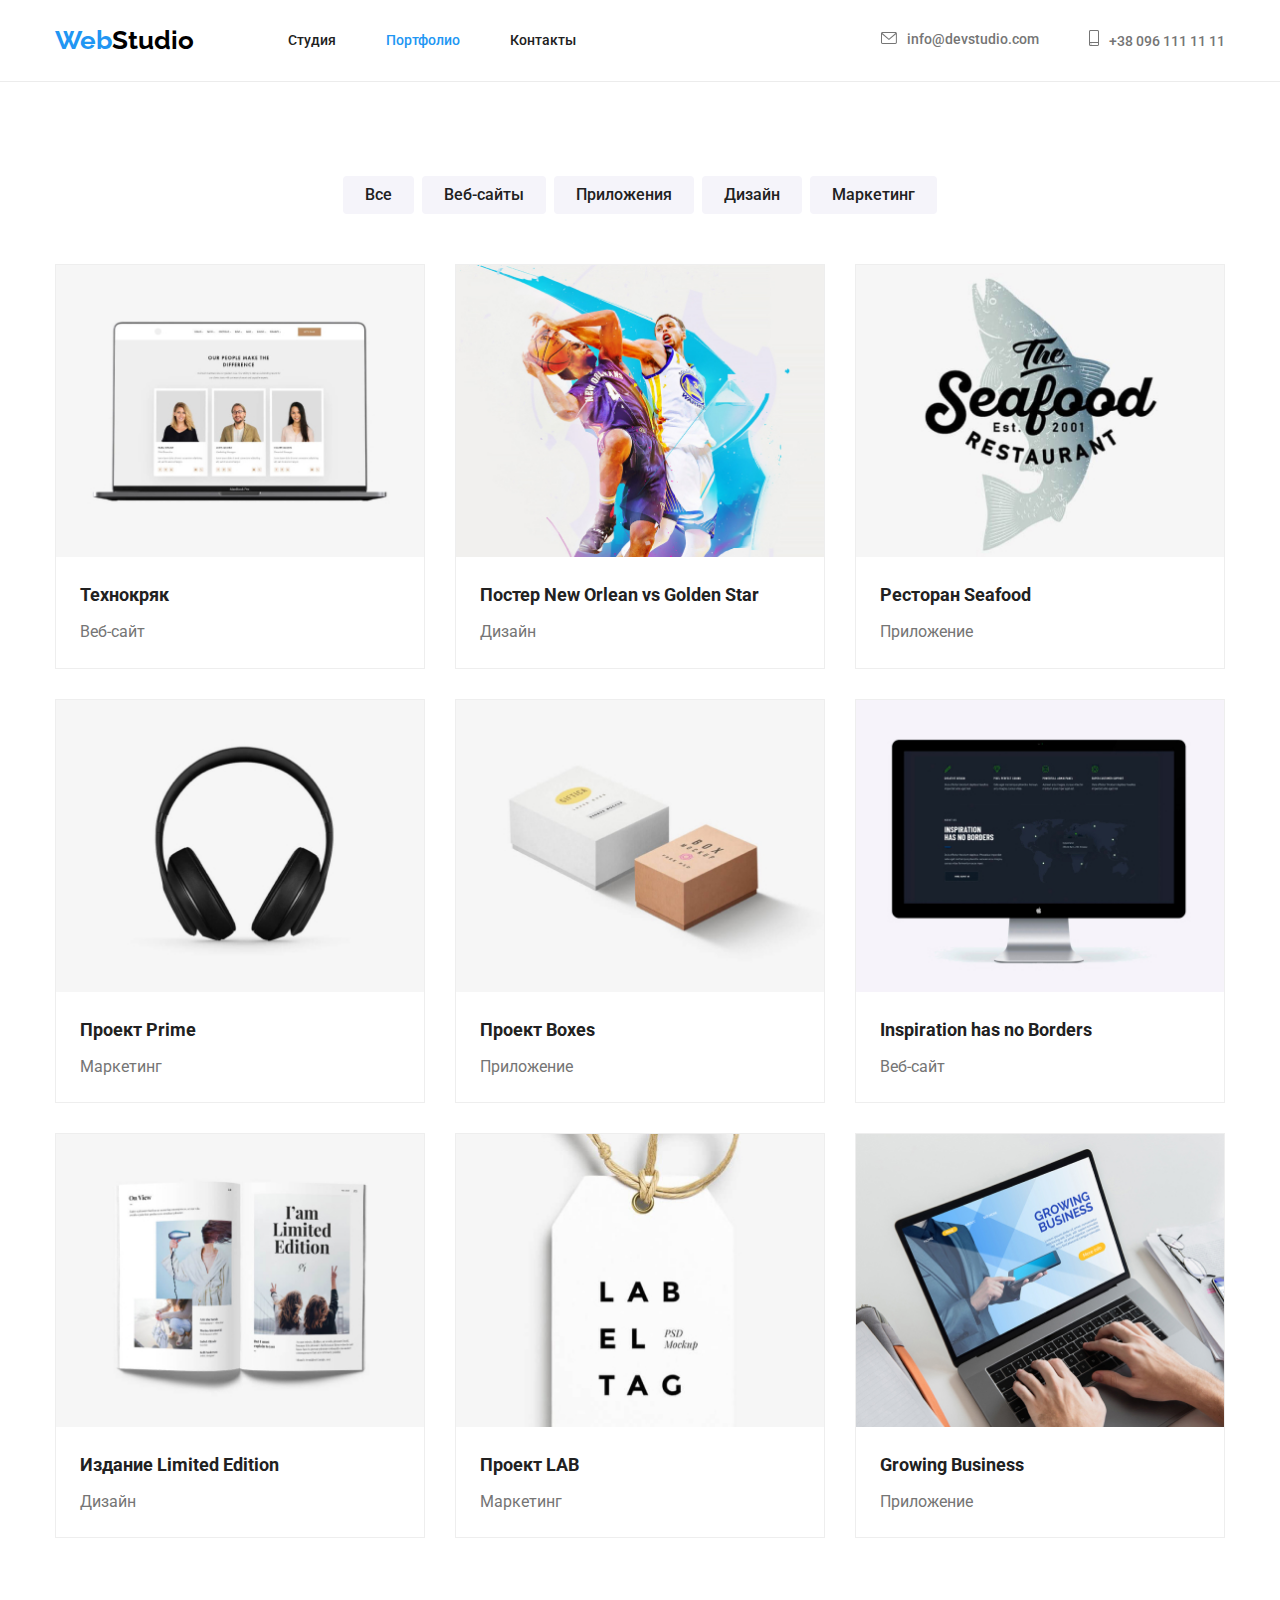
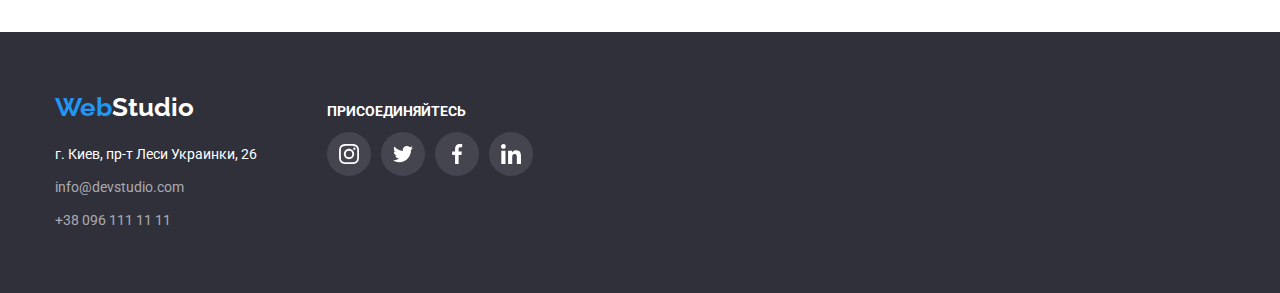
==== portfolio.html @ 6e25f63c "clone" ====
<!DOCTYPE html>
<html lang="ru">
<head>
    <meta charset="UTF-8">
    <meta http-equiv="X-UA-Compatible" content="IE=edge">
    <meta name="viewport" content="width=device-width, initial-scale=1.0">
    <title>Portfolio</title>
    <link rel="preconnect" href="https://fonts.gstatic.com">
    <link href="https://fonts.googleapis.com/css2?family=Raleway:wght@700&family=Roboto:wght@400;500;700;900&display=swap"
    rel="stylesheet">
    <link rel="stylesheet" href="https://cdnjs.cloudflare.com/ajax/libs/modern-normalize/1.0.0/modern-normalize.min.css">
    <link rel="stylesheet" href="./css/variables.css">
    <link rel="stylesheet" href="./css/portfolio.css">
   
</head>
<body>
    <!-- Шапка -->
<header class="header">
    <div class="container">
        <nav class="header-nav">
            <a href="./index.html" class="header-link"><span class="web">Web</span>Studio</a>
            <ul class="nav-list">
                <li><a href="./index.html" class="header-list">Студия</a></li>
                <li><a href="./portfolio.html" class="header-list current">Портфолио</a></li>
                <li><a href="" class="header-list">Контакты</a></li>
            </ul>
            <ul class="nav-contacts">
                <li><a href="mailto:info@devstudio.com" class="header-contact">
                        <svg class="envelope" width="16px" height="12px">
                            <use href="./images/symbol-defs.svg#icon-envelope"></use>
                        </svg>info@devstudio.com</a></li>
                <li><a href="tel:+380961111111" class="header-contact">
                        <svg class="smartphone" width="10px" height="16px">
                            <use href="./images/symbol-defs.svg#icon-smartphone"></use>
                        </svg>+38 096 111 11 11</a></li>
            </ul>
        </nav>
    </div>
</header>
    <!-- hero -->
    <main class="hero">
        <div class="container">
        <h1 class="visually-hidden">Наши проекты</h1>
        <div class="list">

   
            <ul class="hero-list">
            <li><button class="hero-button" type="button">Все</button></li>
            <li><button class="hero-button" type="button">Веб-сайты</button></li>
            <li><button class="hero-button" type="button">Приложения</button></li>
            <li><button class="hero-button" type="button">Дизайн</button></li>
            <li><button class="hero-button" type="button">Маркетинг</button></li>
        </ul>
        </div>
        <div class="cards">
        <ul class="hero-items">
            <li class="item">   
                <img src="./images/img9.jpg" alt="img" width="370">
                <div class="card-content">
                <h2 class="hero-title">Технокряк</h2>
                <p class="hero-text">Веб-сайт</p>
                </div>
            </li>
            <li class="item">
                <img src="./images/img1.jpg" alt="img" width="370">
                <div class="card-content">
                <h2 class="hero-title">Постер New Orlean vs Golden Star</h2>
                <p class="hero-text">Дизайн</p>
                </div>
            </li>
            <li class="item">
                <img src="./images/img2.jpg" alt="img" width="370">
                <div class="card-content">
                <h2 class="hero-title">Ресторан Seafood</h2>
                <p class="hero-text">Приложение</p>
                </div>
            </li>
            <li class="item">
                <img src="./images/img3.jpg" alt="img" width="370">
                <div class="card-content">
                <h2 class="hero-title">Проект Prime</h2>
                <p class="hero-text">Маркетинг</p>
                </div>
            </li>
            <li class="item">
                <img src="./images/img4.jpg" alt="img" width="370">
                <div class="card-content">
                <h2 class="hero-title">Проект Boxes</h2>
                <p class="hero-text">Приложение</p>
                </div>
            </li>
            <li class="item">
                <img src="./images/img5.jpg" alt="img" width="370">
                <div class="card-content">
                <h2 class="hero-title">Inspiration has no Borders</h2>
                <p class="hero-text">Веб-сайт</p>
                </div>
            </li>
            <li class="item">
                <img src="./images/img6.jpg" alt="img" width="370">
                <div class="card-content">
                <h2 class="hero-title">Издание Limited Edition</h2>
                <p class="hero-text">Дизайн</p>
                </div>
            </li>
            <li class="item">
                <img src="./images/img7.jpg" alt="img" width="370">
                <div class="card-content">
                <h2 class="hero-title">Проект LAB</h2>
                <p class="hero-text">Маркетинг</p>
                </div>
            </li>
            <li class="item">
                <img src="./images/img8.jpg" alt="img" width="370">
                <div class="card-content">
                <h2 class="hero-title">Growing Business</h2>
                <p class="hero-text">Приложение</p>
                </div>
            </li>

        </ul>
        </div>
        </div>

    </main>
    <!-- Футер -->
<footer class="footer">
    <div class="container">
        <div class="footer-cnt">
            <div class="footer-wrapper">
                <a href="./index.html" class="footer-logo"><span class="web">Web</span>Studio</a>
                <address>
                    <ul class="footer-list">
                        <li class="footer-adr">г. Киев, пр-т Леси Украинки, 26</li>
                        <li><a class="footer-link" href="mailto:info@devstudio.com">info@devstudio.com</a></li>
                        <li><a class="footer-link" href="tel:+380961111111">+38 096 111 11 11</a></li>
                    </ul>
                </address>
            </div>
            <div class="footer-soc">
                <h2>Присоединяйтесь</h2>
                <ul class="soc-list">
                    <li>
                        <a href="#">
                            <svg class="footer-icon" width="20px" height="20px">
                                <use href="./images/symbol-defs.svg#icon-instagram"></use>
                            </svg>
                        </a>
                    </li>
                    <li>
                        <a href="#">
                            <svg class="footer-icon" width="20px" height="20px">
                                <use href="./images/symbol-defs.svg#icon-twitter"></use>
                            </svg>
                        </a>
                    </li>
                    <li>
                        <a href="#">
                            <svg class="footer-icon" width="20px" height="20px">
                                <use href="./images/symbol-defs.svg#icon-facebook"></use>
                            </svg>
                        </a>
                    </li>
                    <li>
                        <a href="#">
                            <svg class="footer-icon" width="20px" height="20px">
                                <use href="./images/symbol-defs.svg#icon-linkedin"></use>
                            </svg>
                        </a>
                    </li>
                </ul>
            </div>
        </div>
    </div>
</footer>
    
</body>
</html>
---- css/variables.css ----
/* Blue accent #2196F3 */
/* Black #000000 */
/* White #ffffff */
/* Black secondary #212121 */
/* Grey #757575 */
/* White secondary #255,255,255,0.6 */
/* bg #2F303A */
/* filter bg #f5f4fa */

:root {
  --blue-accent: #2196f3;
  --black-primary: #000000;
  --black-secondary: #212121;
  --white-primary: #ffffff;
  --grey-cnt: #757575;
  --white-secondary-op: rgba(255, 255, 255, 0.6);
  --background-color: #2f303a;
  --btn-bg: #f5f4fa;
}
ul {
  list-style: none;
  margin: 0;
  padding: 0;
}

p {
  margin: 0;
  padding: 0;
}

h1,
h2,
h3,
h4,
h5,
h6 {
  margin: 0;
  padding: 0;
}

img {
  display: block;
  max-width: 100%;
  height: auto;
}

a {
  text-decoration: none;
}

body {
  background-color: #ffffff;
  font-family: Roboto, sans-serif;
  font-style: normal;
  font-weight: 400;
  overflow-x: hidden;
}
---- css/portfolio.css ----
.container {
  width: 1200px;
  padding-left: 15px;
  padding-right: 15px;
  margin-left: auto;
  margin-right: auto;
}

/* header */
.header {
  border-bottom: 1px solid #ececec;
}

.header-nav,
.nav-list,
.nav-contacts {
  display: flex;
}

.header-nav {
  justify-content: space-between;
  align-items: center;
  padding-top: 25px;
  padding-bottom: 25px;
}
.header-nav li:not(:last-child) {
  margin-right: 50px;
}
.nav-list {
  margin-right: 305px;
  margin-left: 93px;
}

.header .header-link {
  font-family: Raleway, sans-serif;
  font-weight: 700;
  font-size: 26px;
  line-height: 1.2;
  color: var(--black-primary);
}
.header .web {
  color: var(--blue-accent);
}
.header .header-list {
  font-weight: 500;
  font-size: 14px;
  line-height: 1.2;
  color: var(--black-secondary);
}
.header .header-list:hover,
.header .header-list:focus,
.header .header-contact:hover,
.header .header-contact:focus {
  color: var(--blue-accent);
}

.header .header-list.current {
  color: var(--blue-accent);
}
.envelope {
  margin-right: 10px;
  fill: currentColor;
}

.smartphone {
  margin-right: 10px;
  fill: currentColor;
}

.header .header-contact {
  font-weight: 500;
  font-size: 14px;
  line-height: 1.2;
  color: var(--grey-cnt);
}

/* hero */
.visually-hidden {
  position: absolute;
  width: 1px;
  height: 1px;
  margin: -1px;
  border: 0;
  padding: 0;
  white-space: nowrap;
  clip-path: inset(100%);
  clip: rect(0 0 0 0);
  overflow: hidden;
}
.hero-list,
.hero-items {
  display: flex;
}
.hero-list {
  justify-content: center;
}
.hero-list li + li {
  margin-left: 8px;
}
.hero-list li {
  padding-top: 94px;
  padding-bottom: 50px;
}
.hero .hero-button {
  padding: 6px 22px;
  border-radius: 4px;
  font-family: inherit;
  font-weight: 500;
  font-size: 16px;
  line-height: 1.6;
  text-align: center;
  border: none;
  background-color: var(--btn-bg);
  color: var(--black-secondary);
}
.hero .hero-button:hover {
  background-color: var(--blue-accent);
  color: var(--white-primary);
  box-shadow: 0px 3px 1px rgba(0, 0, 0, 0.1), 0px 1px 2px rgba(0, 0, 0, 0.08),
    0px 2px 2px rgba(0, 0, 0, 0.12);
  cursor: pointer;
}
.hero .hero-button:focus {
  background-color: var(--blue-accent);
  color: var(--white-primary);
  box-shadow: 0px 3px 1px rgba(0, 0, 0, 0.1), 0px 1px 2px rgba(0, 0, 0, 0.08),
    0px 2px 2px rgba(0, 0, 0, 0.12);
  cursor: pointer;
  outline: none;
}

.hero-items {
  flex-wrap: wrap;
}

.hero-items .item {
  border: 1px solid #eeeeee;
  margin-right: 30px;
  margin-bottom: 30px;
  width: calc((100% - 60px) / 3);
}
.hero-items .item:nth-last-child(-n + 3) {
  margin-bottom: 0px;
}

.hero-items .item:nth-child(3n) {
  margin-right: 0px;
}
.hero-items .item:hover {
  box-shadow: 0px 1px 1px rgba(0, 0, 0, 0.12), 0px 4px 4px rgba(0, 0, 0, 0.06),
    1px 4px 6px rgba(0, 0, 0, 0.16);
  cursor: pointer;
}
.card-content {
  padding: 20px 24px;
}
.hero .hero-title {
  margin-bottom: 4px;
  font-weight: 700;
  font-size: 18px;
  line-height: 2;
  color: var(--black-secondary);
}
.hero-items:nth-last-child(-n + 3) {
  padding-bottom: 94px;
}

.hero .hero-text {
  font-weight: 400;
  font-size: 16px;
  line-height: 1.9;
  color: var(--grey-cnt);
}
/* footer */
.footer {
  background-color: var(--background-color);
}
.footer-wrapper {
  padding-top: 60px;
  padding-bottom: 60px;
}
.footer-list li:not(:last-child) {
  margin-bottom: 9px;
}
.footer .footer-logo {
  display: block;
  margin-bottom: 20px;
  font-family: Raleway, sans-serif;
  font-weight: 700;
  font-size: 26px;
  line-height: 1.2;
  color: var(--white-primary);
}
.footer .web {
  color: var(--blue-accent);
}
.footer .footer-adr {
  font-style: normal;
  font-weight: 400;
  font-size: 14px;
  line-height: 1.7;
  color: var(--white-primary);
}
.footer .footer-link {
  font-style: normal;
  font-weight: 400;
  font-size: 14px;
  line-height: 1.7;
  color: var(--white-secondary-op);
}
.footer .footer-link:hover,
.footer .footer-link:focus {
  color: var(--blue-accent);
}
.footer-cnt {
  display: inline-flex;
  align-items: baseline;
}

.footer-soc {
  margin-left: 70px;
}

.footer-soc h2 {
  font-weight: 700;
  line-height: 1.14px;
  font-size: 14px;
  text-transform: uppercase;
  color: var(--white-primary);
}
.footer-icon {
  fill: var(--white-primary);
}
.soc-list {
  margin-top: 20px;
  display: inline-flex;
}
.soc-list a {
  display: inline-flex;
  width: 44px;
  height: 44px;
  align-items: center;
  justify-content: center;
  background: rgba(255, 255, 255, 0.1);
  border-radius: 50%;
}

.soc-list li + li {
  margin-left: 10px;
}
.soc-list a:hover,
.soc-list a:focus {
  background: var(--blue-accent);
  border-radius: 50%;
  outline: none;
}
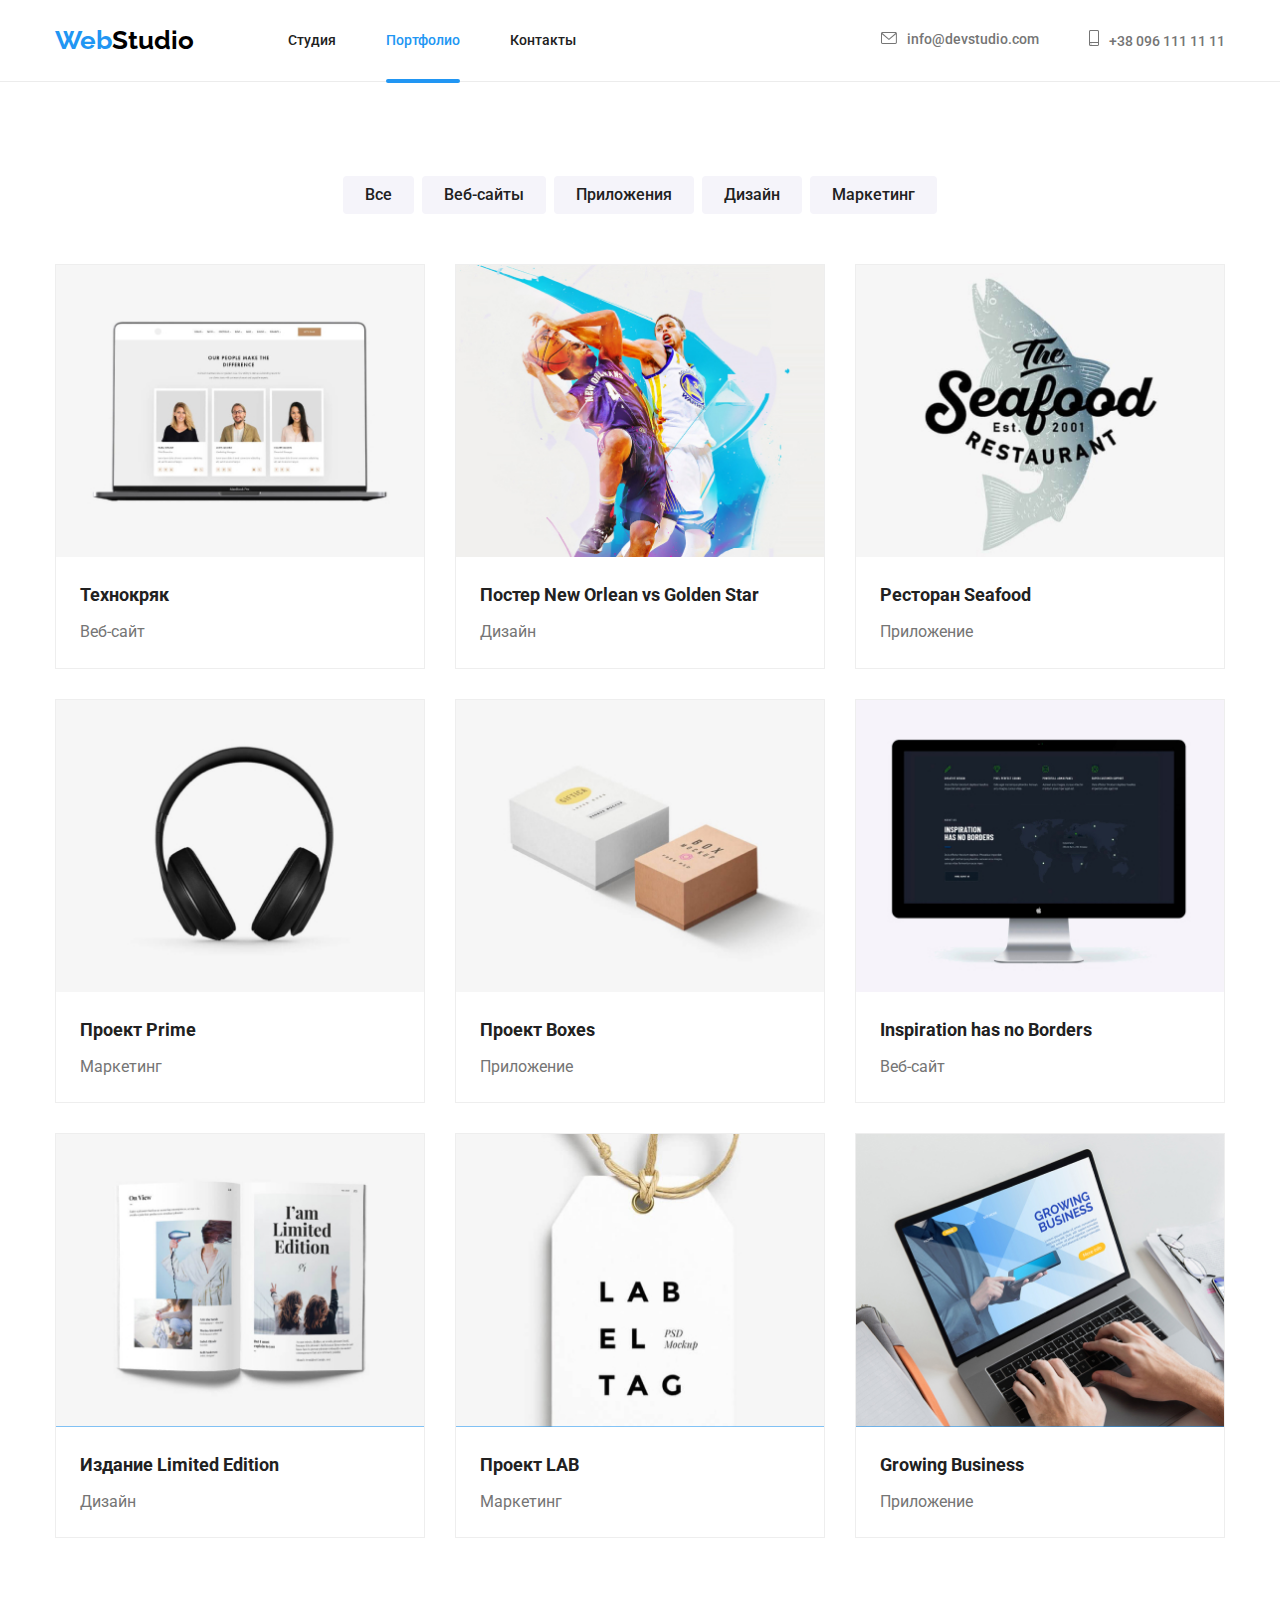
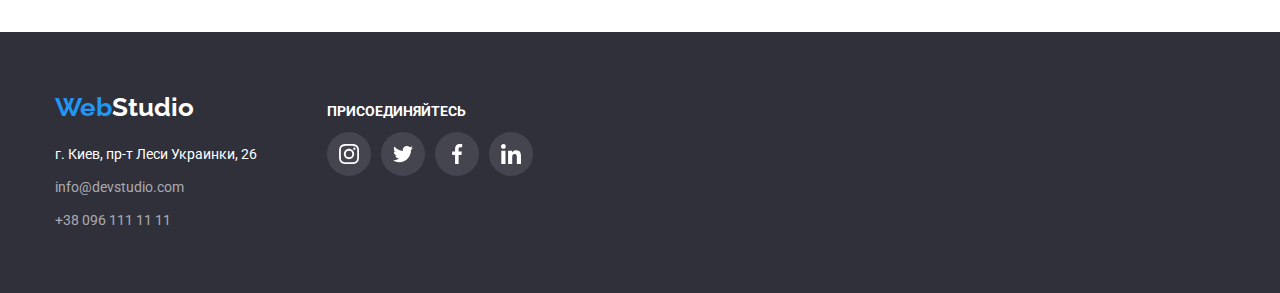
==== commit 396300fe: "portfolio cards" ====
--- a/portfolio.html
+++ b/portfolio.html
@@ -54,64 +54,108 @@
         </div>
         <div class="cards">
         <ul class="hero-items">
-            <li class="item">   
+            <li class="item">
+                <div class="item-overlay">
                 <img src="./images/img9.jpg" alt="img" width="370">
+                <p class="overlay-text">Технокряк это современная площадка распространения коронавируса. Компании используют эту платформу для цифрового
+                шпионажа и атак на защищённые сервера конкурентов.</p>
+                </div>
                 <div class="card-content">
                 <h2 class="hero-title">Технокряк</h2>
                 <p class="hero-text">Веб-сайт</p>
                 </div>
             </li>
             <li class="item">
-                <img src="./images/img1.jpg" alt="img" width="370">
+                    <div class="item-overlay">
+                        <img src="./images/img1.jpg" alt="img" width="370">
+                        <p class="overlay-text">Технокряк это современная площадка распространения коронавируса. Компании используют эту
+                            платформу для цифрового
+                            шпионажа и атак на защищённые сервера конкурентов.</p>
+                    </div>
                 <div class="card-content">
                 <h2 class="hero-title">Постер New Orlean vs Golden Star</h2>
                 <p class="hero-text">Дизайн</p>
                 </div>
             </li>
             <li class="item">
-                <img src="./images/img2.jpg" alt="img" width="370">
+                    <div class="item-overlay">
+                        <img src="./images/img2.jpg" alt="img" width="370">
+                        <p class="overlay-text">Технокряк это современная площадка распространения коронавируса. Компании используют эту
+                            платформу для цифрового
+                            шпионажа и атак на защищённые сервера конкурентов.</p>
+                    </div>
                 <div class="card-content">
                 <h2 class="hero-title">Ресторан Seafood</h2>
                 <p class="hero-text">Приложение</p>
                 </div>
             </li>
             <li class="item">
-                <img src="./images/img3.jpg" alt="img" width="370">
+                <div class="item-overlay">
+                    <img src="./images/img3.jpg" alt="img" width="370">
+                    <p class="overlay-text">Технокряк это современная площадка распространения коронавируса. Компании используют эту
+                        платформу для цифрового
+                        шпионажа и атак на защищённые сервера конкурентов.</p>
+                </div>
                 <div class="card-content">
                 <h2 class="hero-title">Проект Prime</h2>
                 <p class="hero-text">Маркетинг</p>
                 </div>
             </li>
             <li class="item">
-                <img src="./images/img4.jpg" alt="img" width="370">
+                <div class="item-overlay">
+                    <img src="./images/img4.jpg" alt="img" width="370">
+                    <p class="overlay-text">Технокряк это современная площадка распространения коронавируса. Компании используют эту
+                        платформу для цифрового
+                        шпионажа и атак на защищённые сервера конкурентов.</p>
+                </div>
                 <div class="card-content">
                 <h2 class="hero-title">Проект Boxes</h2>
                 <p class="hero-text">Приложение</p>
                 </div>
             </li>
             <li class="item">
-                <img src="./images/img5.jpg" alt="img" width="370">
+                <div class="item-overlay">
+                    <img src="./images/img5.jpg" alt="img" width="370">
+                    <p class="overlay-text">Технокряк это современная площадка распространения коронавируса. Компании используют эту
+                        платформу для цифрового
+                        шпионажа и атак на защищённые сервера конкурентов.</p>
+                </div>
                 <div class="card-content">
                 <h2 class="hero-title">Inspiration has no Borders</h2>
                 <p class="hero-text">Веб-сайт</p>
                 </div>
             </li>
             <li class="item">
-                <img src="./images/img6.jpg" alt="img" width="370">
+                <div class="item-overlay">
+                    <img src="./images/img6.jpg" alt="img" width="370">
+                    <p class="overlay-text">Технокряк это современная площадка распространения коронавируса. Компании используют эту
+                        платформу для цифрового
+                        шпионажа и атак на защищённые сервера конкурентов.</p>
+                </div>
                 <div class="card-content">
                 <h2 class="hero-title">Издание Limited Edition</h2>
                 <p class="hero-text">Дизайн</p>
                 </div>
             </li>
             <li class="item">
-                <img src="./images/img7.jpg" alt="img" width="370">
+                <div class="item-overlay">
+                    <img src="./images/img7.jpg" alt="img" width="370">
+                    <p class="overlay-text">Технокряк это современная площадка распространения коронавируса. Компании используют эту
+                        платформу для цифрового
+                        шпионажа и атак на защищённые сервера конкурентов.</p>
+                </div>
                 <div class="card-content">
                 <h2 class="hero-title">Проект LAB</h2>
                 <p class="hero-text">Маркетинг</p>
                 </div>
             </li>
             <li class="item">
-                <img src="./images/img8.jpg" alt="img" width="370">
+                <div class="item-overlay">
+                    <img src="./images/img8.jpg" alt="img" width="370">
+                    <p class="overlay-text">Технокряк это современная площадка распространения коронавируса. Компании используют эту
+                        платформу для цифрового
+                        шпионажа и атак на защищённые сервера конкурентов.</p>
+                </div>
                 <div class="card-content">
                 <h2 class="hero-title">Growing Business</h2>
                 <p class="hero-text">Приложение</p>
--- a/css/portfolio.css
+++ b/css/portfolio.css
@@ -1,3 +1,15 @@
+:root {
+  --blue-accent: #2196f3;
+  --black-primary: #000000;
+  --black-secondary: #212121;
+  --white-primary: #ffffff;
+  --grey-cnt: #757575;
+  --white-secondary-op: rgba(255, 255, 255, 0.6);
+  --background-color: #2f303a;
+  --btn-bg: #f5f4fa;
+  --cubic: cubic-bezier(0.4, 0, 0.2, 1);
+}
+
 .container {
   width: 1200px;
   padding-left: 15px;
@@ -42,10 +54,12 @@
   color: var(--blue-accent);
 }
 .header .header-list {
+  position: relative;
   font-weight: 500;
   font-size: 14px;
   line-height: 1.2;
   color: var(--black-secondary);
+  transition: color 250ms var(--cubic);
 }
 .header .header-list:hover,
 .header .header-list:focus,
@@ -57,6 +71,16 @@
 .header .header-list.current {
   color: var(--blue-accent);
 }
+.header-list.current::after {
+  position: absolute;
+  content: '';
+  transform: translateY(29px);
+  display: block;
+  width: 100%;
+  height: 4px;
+  border-radius: 2px;
+  background-color: var(--blue-accent);
+}
 .envelope {
   margin-right: 10px;
   fill: currentColor;
@@ -72,6 +96,8 @@
   font-size: 14px;
   line-height: 1.2;
   color: var(--grey-cnt);
+
+  transition: color 250ms var(--cubic);
 }
 
 /* hero */
@@ -112,6 +138,8 @@
   border: none;
   background-color: var(--btn-bg);
   color: var(--black-secondary);
+  transition: background-color 250ms var(--cubic), color 250ms var(--cubic),
+    box-shadow 250ms var(--cubic);
 }
 .hero .hero-button:hover {
   background-color: var(--blue-accent);
@@ -132,12 +160,49 @@
 .hero-items {
   flex-wrap: wrap;
 }
-
+.overlay-text {
+  position: absolute;
+  top: 50%;
+  left: 50%;
+  transform: translate(-50%, -50%) translateY(170%);
+  min-width: 322px;
+
+  font-size: 18px;
+  line-height: 1.6;
+  color: var(--white-primary);
+
+  transition: top 250ms cubic-bezier(0.4, 0, 0.2, 1),
+    left 250ms cubic-bezier(0.4, 0, 0.2, 1),
+    transform 250ms cubic-bezier(0.4, 0, 0.2, 1);
+}
+
+.item-overlay {
+  position: relative;
+  overflow: hidden;
+}
+.item-overlay::before {
+  content: '';
+  position: absolute;
+  width: 100%;
+  height: 100%;
+  background-color: rgba(33, 150, 243, 0.9);
+  transform: translateY(100%);
+  transition: transform 250ms cubic-bezier(0.4, 0, 0.2, 1);
+}
+.item:hover .item-overlay::before {
+  transform: translateY(0);
+}
+.item:hover .overlay-text {
+  top: 50%;
+  left: 50%;
+  transform: translate(-50%, -50%);
+}
 .hero-items .item {
   border: 1px solid #eeeeee;
   margin-right: 30px;
   margin-bottom: 30px;
   width: calc((100% - 60px) / 3);
+  transition: box-shadow 250ms cubic-bezier(0.4, 0, 0.2, 1);
 }
 .hero-items .item:nth-last-child(-n + 3) {
   margin-bottom: 0px;
@@ -207,6 +272,7 @@
   font-size: 14px;
   line-height: 1.7;
   color: var(--white-secondary-op);
+  transition: color 250ms var(--cubic);
 }
 .footer .footer-link:hover,
 .footer .footer-link:focus {
@@ -241,8 +307,9 @@
   height: 44px;
   align-items: center;
   justify-content: center;
-  background: rgba(255, 255, 255, 0.1);
+  background-color: rgba(255, 255, 255, 0.1);
   border-radius: 50%;
+  transition: background-color 250ms var(--cubic);
 }
 
 .soc-list li + li {
@@ -250,7 +317,7 @@
 }
 .soc-list a:hover,
 .soc-list a:focus {
-  background: var(--blue-accent);
+  background-color: var(--blue-accent);
   border-radius: 50%;
   outline: none;
 }
